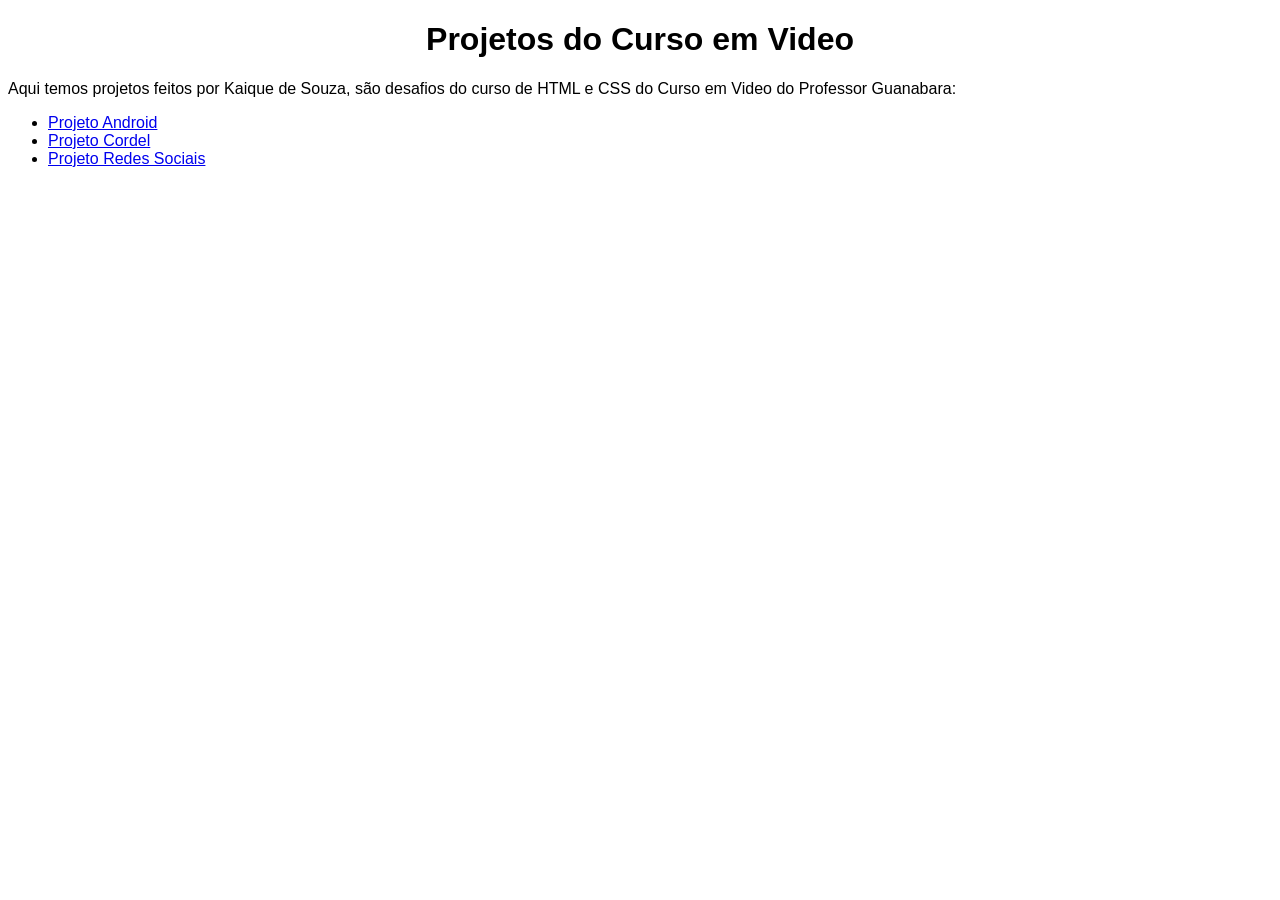
==== index.html @ c5ddefae "Arquivos e pastas criados" ====
<!DOCTYPE html>
<html lang="pt-br">
<head>
    <meta charset="UTF-8">
    <meta name="viewport" content="width=device-width, initial-scale=1.0">
    <title>Projetos HTML e CSS</title>
    <link rel="stylesheet" href="style.css">
</head>
<body>
    <h1>Projetos do Curso em Video</h1>
    <p>Aqui temos projetos feitos por Kaique de Souza, são desafios do curso de HTML e CSS do Curso em Video do Professor Guanabara:</p>
    <ul>
        <li><a href="projeto-android/index.html">Projeto Android</a></li>
        <li><a href="#">Projeto Cordel</a></li>
        <li><a href="#">Projeto Redes Sociais</a></li>
    </ul>
</body>
</html>
---- style.css ----
@charset "UTF-8";

body {
    font-family: 'Segoe UI', Tahoma, Geneva, Verdana, sans-serif;
}

h1 {
    text-align: center;
}
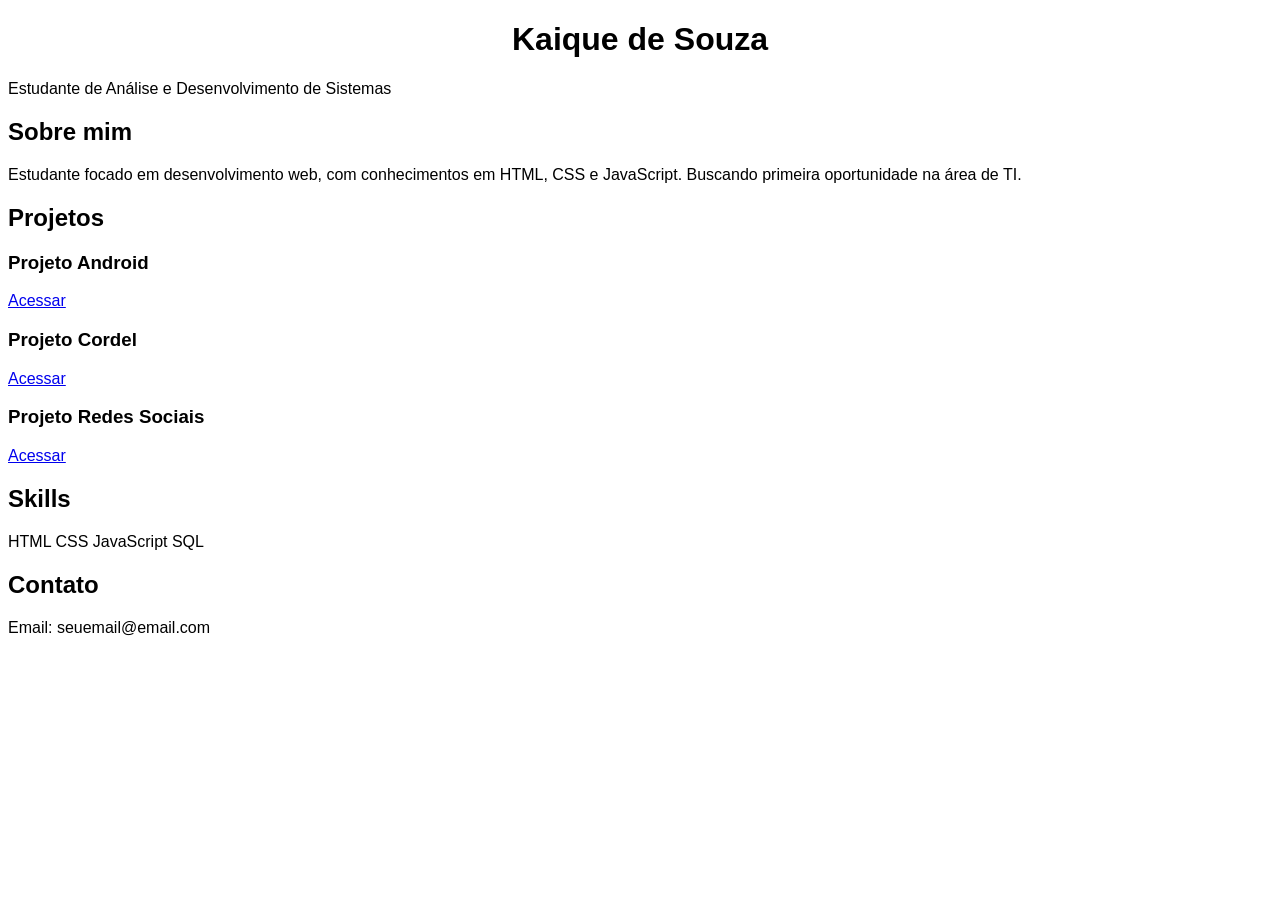
==== commit b647ab02: "Atualizar o index.html" ====
--- a/index.html
+++ b/index.html
@@ -1,18 +1,58 @@
-<!DOCTYPE html>
-<html lang="pt-br">
-<head>
-    <meta charset="UTF-8">
-    <meta name="viewport" content="width=device-width, initial-scale=1.0">
-    <title>Projetos HTML e CSS</title>
-    <link rel="stylesheet" href="style.css">
-</head>
-<body>
-    <h1>Projetos do Curso em Video</h1>
-    <p>Aqui temos projetos feitos por Kaique de Souza, são desafios do curso de HTML e CSS do Curso em Video do Professor Guanabara:</p>
-    <ul>
-        <li><a href="projeto-android/index.html">Projeto Android</a></li>
-        <li><a href="#">Projeto Cordel</a></li>
-        <li><a href="#">Projeto Redes Sociais</a></li>
-    </ul>
-</body>
+<!DOCTYPE html>
+<html lang="pt-br">
+<head>
+  <meta charset="UTF-8">
+  <meta name="viewport" content="width=device-width, initial-scale=1.0">
+  <title>Portfólio - Kaique de Souza</title>
+  <link rel="stylesheet" href="style.css">
+</head>
+<body>
+
+  <header class="header">
+    <h1>Kaique de Souza</h1>
+    <p>Estudante de Análise e Desenvolvimento de Sistemas</p>
+  </header>
+
+  <section class="about">
+    <h2>Sobre mim</h2>
+    <p>Estudante focado em desenvolvimento web, com conhecimentos em HTML, CSS e JavaScript. Buscando primeira oportunidade na área de TI.</p>
+  </section>
+
+  <section class="projects">
+    <h2>Projetos</h2>
+
+    <div class="grid">
+      <div class="card">
+        <h3>Projeto Android</h3>
+        <a href="projeto-android/index.html">Acessar</a>
+      </div>
+
+      <div class="card">
+        <h3>Projeto Cordel</h3>
+        <a href="projeto-cordel/index.html">Acessar</a>
+      </div>
+
+      <div class="card">
+        <h3>Projeto Redes Sociais</h3>
+        <a href="projeto-redes/index.html">Acessar</a>
+      </div>
+    </div>
+  </section>
+
+  <section class="skills">
+    <h2>Skills</h2>
+    <div class="skills-list">
+      <span>HTML</span>
+      <span>CSS</span>
+      <span>JavaScript</span>
+      <span>SQL</span>
+    </div>
+  </section>
+
+  <section class="contact">
+    <h2>Contato</h2>
+    <p>Email: seuemail@email.com</p>
+  </section>
+
+</body>
 </html>
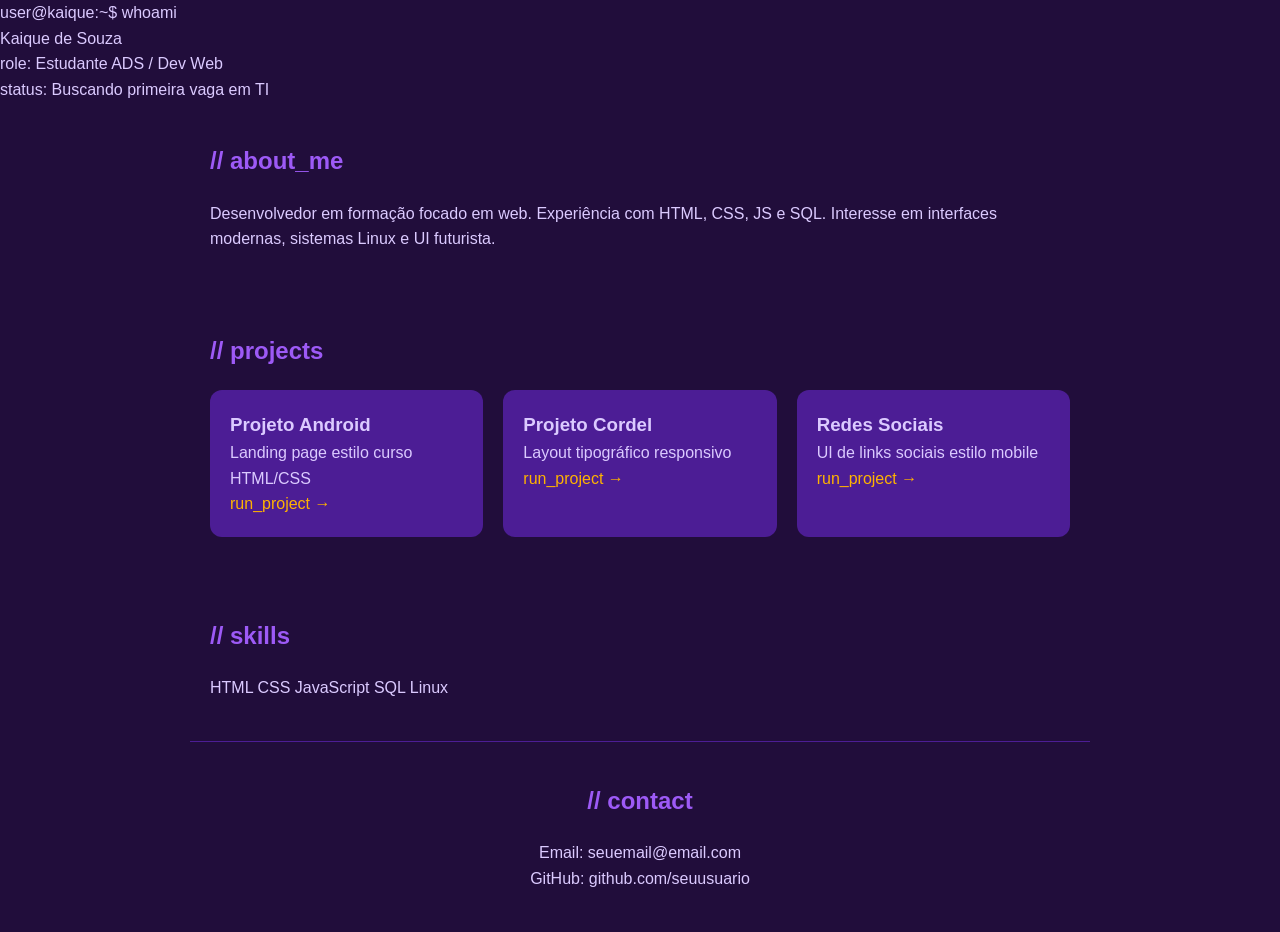
==== commit c219e49a: "Atualizar o index.html" ====
--- a/index.html
+++ b/index.html
@@ -3,55 +3,72 @@
 <head>
   <meta charset="UTF-8">
   <meta name="viewport" content="width=device-width, initial-scale=1.0">
-  <title>Portfólio - Kaique de Souza</title>
+  <title>Kaique | Neon Portfolio</title>
   <link rel="stylesheet" href="style.css">
 </head>
 <body>
 
-  <header class="header">
-    <h1>Kaique de Souza</h1>
-    <p>Estudante de Análise e Desenvolvimento de Sistemas</p>
+  <div class="bg-glow"></div>
+
+  <header class="hero">
+    <div class="terminal">
+      <p><span class="prompt">user@kaique:</span>~$ whoami</p>
+      <p class="output">Kaique de Souza</p>
+      <p><span class="prompt">role:</span> Estudante ADS / Dev Web</p>
+      <p><span class="prompt">status:</span> Buscando primeira vaga em TI</p>
+    </div>
   </header>
 
-  <section class="about">
-    <h2>Sobre mim</h2>
-    <p>Estudante focado em desenvolvimento web, com conhecimentos em HTML, CSS e JavaScript. Buscando primeira oportunidade na área de TI.</p>
+  <section class="section">
+    <h2>// about_me</h2>
+    <p>
+      Desenvolvedor em formação focado em web. Experiência com HTML, CSS, JS e SQL.
+      Interesse em interfaces modernas, sistemas Linux e UI futurista.
+    </p>
   </section>
 
-  <section class="projects">
-    <h2>Projetos</h2>
+  <section class="section">
+    <h2>// projects</h2>
 
     <div class="grid">
+
       <div class="card">
         <h3>Projeto Android</h3>
-        <a href="projeto-android/index.html">Acessar</a>
+        <p>Landing page estilo curso HTML/CSS</p>
+        <a href="projeto-android/index.html">run_project →</a>
       </div>
 
       <div class="card">
         <h3>Projeto Cordel</h3>
-        <a href="projeto-cordel/index.html">Acessar</a>
+        <p>Layout tipográfico responsivo</p>
+        <a href="projeto-cordel/index.html">run_project →</a>
       </div>
 
       <div class="card">
-        <h3>Projeto Redes Sociais</h3>
-        <a href="projeto-redes/index.html">Acessar</a>
+        <h3>Redes Sociais</h3>
+        <p>UI de links sociais estilo mobile</p>
+        <a href="projeto-redes/index.html">run_project →</a>
       </div>
+
     </div>
   </section>
 
-  <section class="skills">
-    <h2>Skills</h2>
-    <div class="skills-list">
+  <section class="section">
+    <h2>// skills</h2>
+
+    <div class="skills">
       <span>HTML</span>
       <span>CSS</span>
       <span>JavaScript</span>
       <span>SQL</span>
+      <span>Linux</span>
     </div>
   </section>
 
-  <section class="contact">
-    <h2>Contato</h2>
+  <section class="section contact">
+    <h2>// contact</h2>
     <p>Email: seuemail@email.com</p>
+    <p>GitHub: github.com/seuusuario</p>
   </section>
 
 </body>
--- a/style.css
+++ b/style.css
@@ -1,9 +1,84 @@
-@charset "UTF-8";
-
-body {
-    font-family: 'Segoe UI', Tahoma, Geneva, Verdana, sans-serif;
-}
-
-h1 {
-    text-align: center;
+* {
+  margin: 0;
+  padding: 0;
+  box-sizing: border-box;
+  font-family: Arial, sans-serif;
+}
+
+body {
+  background: #210D3B;
+  color: #DBCAFF;
+  line-height: 1.6;
+}
+
+/* HEADER */
+.header {
+  text-align: center;
+  padding: 60px 20px;
+  background: #4C1D95;
+}
+
+.header h1 {
+  color: #9D5AF6;
+  font-size: 2.5rem;
+}
+
+.header p {
+  color: #DBCAFF;
+}
+
+/* SECTIONS */
+section {
+  padding: 40px 20px;
+  max-width: 900px;
+  margin: auto;
+}
+
+h2 {
+  color: #9D5AF6;
+  margin-bottom: 20px;
+}
+
+/* PROJECTS */
+.grid {
+  display: grid;
+  grid-template-columns: repeat(auto-fit, minmax(220px, 1fr));
+  gap: 20px;
+}
+
+.card {
+  background: #4C1D95;
+  padding: 20px;
+  border-radius: 12px;
+  transition: 0.3s;
+}
+
+.card:hover {
+  transform: translateY(-5px);
+  border: 1px solid #6366F1;
+}
+
+.card a {
+  color: #FFB300;
+  text-decoration: none;
+}
+
+/* SKILLS */
+.skills-list {
+  display: flex;
+  gap: 10px;
+  flex-wrap: wrap;
+}
+
+.skills-list span {
+  background: #6366F1;
+  padding: 8px 12px;
+  border-radius: 20px;
+  color: #DBCAFF;
+}
+
+/* CONTACT */
+.contact {
+  text-align: center;
+  border-top: 1px solid #4C1D95;
 }
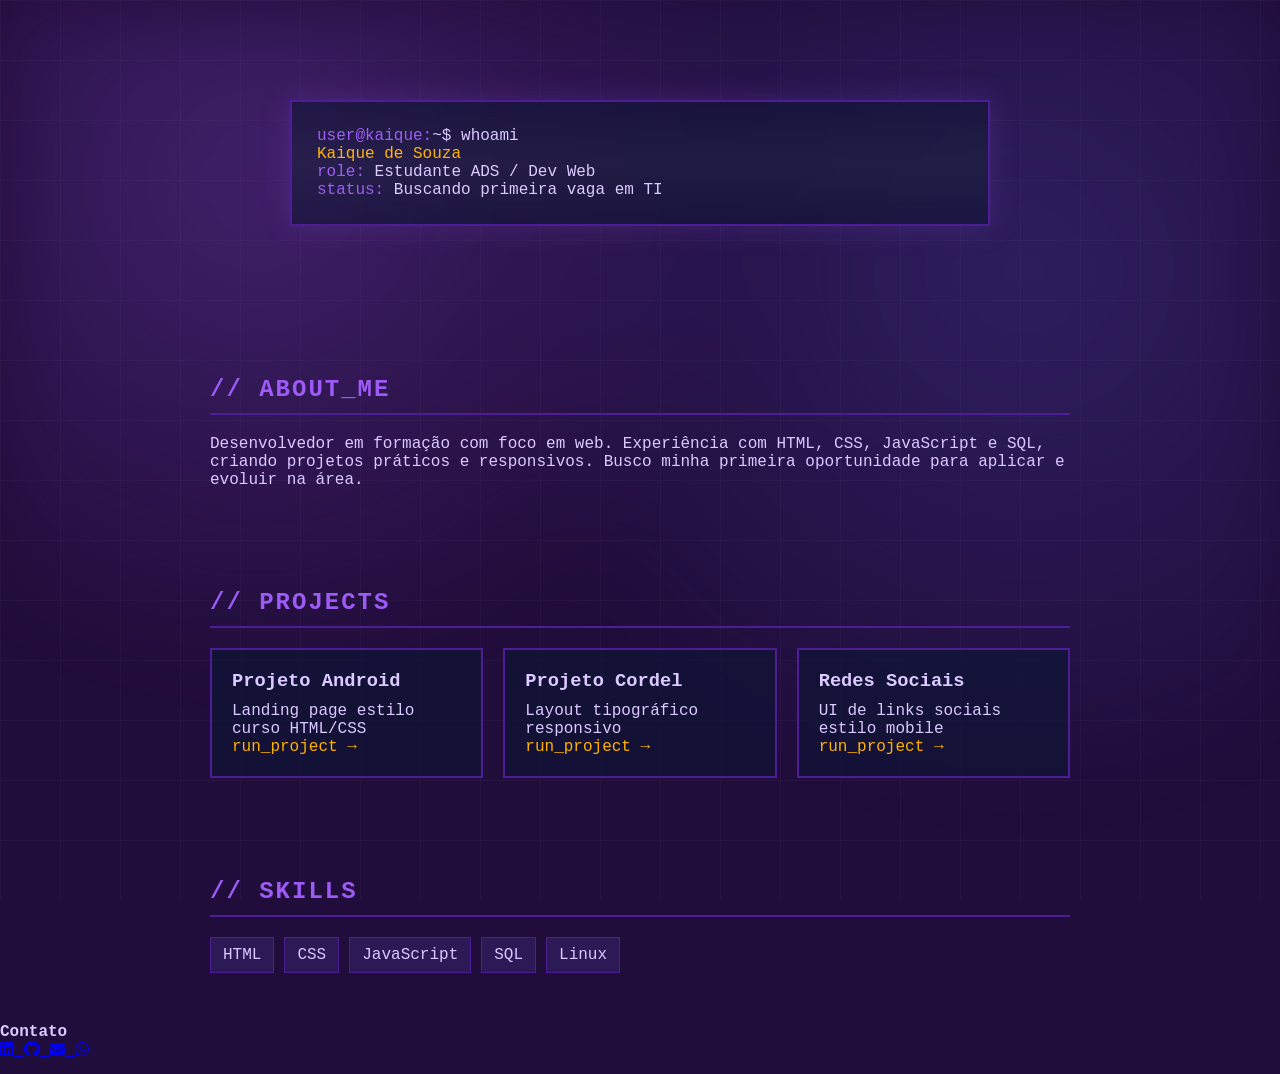
==== commit 9845e734: "Atualizar o index.html" ====
--- a/index.html
+++ b/index.html
@@ -4,6 +4,7 @@
   <meta charset="UTF-8">
   <meta name="viewport" content="width=device-width, initial-scale=1.0">
   <title>Kaique | Neon Portfolio</title>
+  <link rel="stylesheet" href="https://cdnjs.cloudflare.com/ajax/libs/font-awesome/6.5.0/css/all.min.css">
   <link rel="stylesheet" href="style.css">
 </head>
 <body>
@@ -22,8 +23,7 @@
   <section class="section">
     <h2>// about_me</h2>
     <p>
-      Desenvolvedor em formação focado em web. Experiência com HTML, CSS, JS e SQL.
-      Interesse em interfaces modernas, sistemas Linux e UI futurista.
+      Desenvolvedor em formação com foco em web. Experiência com HTML, CSS, JavaScript e SQL, criando projetos práticos e responsivos. Busco minha primeira oportunidade para aplicar e evoluir na área.
     </p>
   </section>
 
@@ -65,11 +65,26 @@
     </div>
   </section>
 
-  <section class="section contact">
-    <h2>// contact</h2>
-    <p>Email: seuemail@email.com</p>
-    <p>GitHub: github.com/seuusuario</p>
-  </section>
+  <footer class="footer-secao">
+    <h4>Contato</h4>
+    <div class="social-icons">
+        <a href="https://www.linkedin.com/in/kaique-souzza-31b0b7207" target="_blank">
+            <i class="fab fa-linkedin"></i>
+        </a>
+
+        <a href="https://github.com/kaique-docx" target="_blank">
+            <i class="fab fa-github"></i>
+        </a>
+
+        <a href="mailto:kaiquesouzza0105@gmail.com">
+            <i class="fas fa-envelope"></i>
+        </a>
+
+        <a href="https://wa.me/5511973519707" target="_blank">
+            <i class="fab fa-whatsapp"></i>
+        </a>
+    </div>
+  </footer>
 
 </body>
 </html>
--- a/style.css
+++ b/style.css
@@ -1,45 +1,97 @@
+/* ===== RESET ===== */
 * {
   margin: 0;
   padding: 0;
   box-sizing: border-box;
-  font-family: Arial, sans-serif;
+  font-family: "JetBrains Mono", monospace;
 }
 
 body {
   background: #210D3B;
   color: #DBCAFF;
-  line-height: 1.6;
+  overflow-x: hidden;
 }
 
-/* HEADER */
-.header {
-  text-align: center;
-  padding: 60px 20px;
-  background: #4C1D95;
+/* ===== FUNDO FUTURISTA ===== */
+body::before {
+  content: "";
+  position: fixed;
+  inset: 0;
+  background:
+    linear-gradient(rgba(255,255,255,0.03) 1px, transparent 1px),
+    linear-gradient(90deg, rgba(255,255,255,0.03) 1px, transparent 1px);
+  background-size: 60px 60px;
+  z-index: -2;
 }
 
-.header h1 {
-  color: #9D5AF6;
-  font-size: 2.5rem;
+body::after {
+  content: "";
+  position: fixed;
+  inset: 0;
+  background:
+    radial-gradient(circle at 20% 20%, rgba(157,90,246,0.25), transparent 40%),
+    radial-gradient(circle at 80% 30%, rgba(99,102,241,0.2), transparent 45%);
+  filter: blur(40px);
+  z-index: -1;
 }
 
-.header p {
-  color: #DBCAFF;
+/* ===== HERO / TERMINAL ===== */
+.hero {
+  padding: 100px 20px;
+  display: flex;
+  justify-content: center;
 }
 
-/* SECTIONS */
-section {
-  padding: 40px 20px;
+.terminal {
+  background: rgba(15, 21, 53, 0.6);
+  border: 2px solid #4C1D95;
+  padding: 25px;
+  width: min(700px, 90%);
+  backdrop-filter: blur(12px);
+  box-shadow: 0 0 30px rgba(157,90,246,0.2);
+  position: relative;
+  animation: float 6s infinite ease-in-out;
+}
+
+/* scanline */
+.terminal::before {
+  content: "";
+  position: absolute;
+  inset: 0;
+  background: linear-gradient(
+    transparent,
+    rgba(255,255,255,0.03),
+    transparent
+  );
+  animation: scan 5s linear infinite;
+}
+
+.prompt {
+  color: #9D5AF6;
+}
+
+.output {
+  color: #FFB300;
+}
+
+/* ===== SEÇÕES ===== */
+.section {
   max-width: 900px;
   margin: auto;
+  padding: 50px 20px;
+  animation: fadeUp 0.8s ease both;
 }
 
-h2 {
+.section h2 {
   color: #9D5AF6;
   margin-bottom: 20px;
+  text-transform: uppercase;
+  letter-spacing: 2px;
+  border-bottom: 2px solid #4C1D95;
+  padding-bottom: 10px;
 }
 
-/* PROJECTS */
+/* ===== CARDS ===== */
 .grid {
   display: grid;
   grid-template-columns: repeat(auto-fit, minmax(220px, 1fr));
@@ -47,15 +99,41 @@
 }
 
 .card {
-  background: #4C1D95;
+  background: rgba(15, 21, 53, 0.7);
+  border: 2px solid #4C1D95;
   padding: 20px;
-  border-radius: 12px;
+  position: relative;
   transition: 0.3s;
+  overflow: hidden;
 }
 
 .card:hover {
-  transform: translateY(-5px);
-  border: 1px solid #6366F1;
+  transform: translateY(-10px);
+  box-shadow:
+    0 0 25px rgba(157,90,246,0.3),
+    0 0 60px rgba(99,102,241,0.2);
+}
+
+/* efeito neon passando */
+.card::before {
+  content: "";
+  position: absolute;
+  inset: 0;
+  background: linear-gradient(
+    120deg,
+    transparent,
+    rgba(157,90,246,0.5),
+    transparent
+  );
+  transform: translateX(-120%);
+}
+
+.card:hover::before {
+  animation: shine 1s;
+}
+
+.card h3 {
+  margin-bottom: 10px;
 }
 
 .card a {
@@ -63,22 +141,53 @@
   text-decoration: none;
 }
 
-/* SKILLS */
-.skills-list {
+/* ===== SKILLS ===== */
+.skills {
   display: flex;
+  flex-wrap: wrap;
   gap: 10px;
-  flex-wrap: wrap;
 }
 
-.skills-list span {
-  background: #6366F1;
+.skills span {
+  border: 1px solid #4C1D95;
   padding: 8px 12px;
-  border-radius: 20px;
-  color: #DBCAFF;
+  background: rgba(99,102,241,0.15);
+  transition: 0.3s;
 }
 
-/* CONTACT */
+.skills span:hover {
+  transform: scale(1.1);
+  box-shadow: 0 0 15px rgba(157,90,246,0.3);
+}
+
+/* ===== CONTATO ===== */
 .contact {
   text-align: center;
-  border-top: 1px solid #4C1D95;
+  border-top: 2px solid #4C1D95;
+}
+
+/* ===== ANIMAÇÕES ===== */
+@keyframes fadeUp {
+  from {
+    opacity: 0;
+    transform: translateY(30px);
+  }
+  to {
+    opacity: 1;
+    transform: translateY(0);
+  }
+}
+
+@keyframes float {
+  0%,100% { transform: translateY(0); }
+  50% { transform: translateY(-10px); }
+}
+
+@keyframes scan {
+  0% { transform: translateY(-100%); }
+  100% { transform: translateY(100%); }
+}
+
+@keyframes shine {
+  to { transform: translateX(120%); }
 }
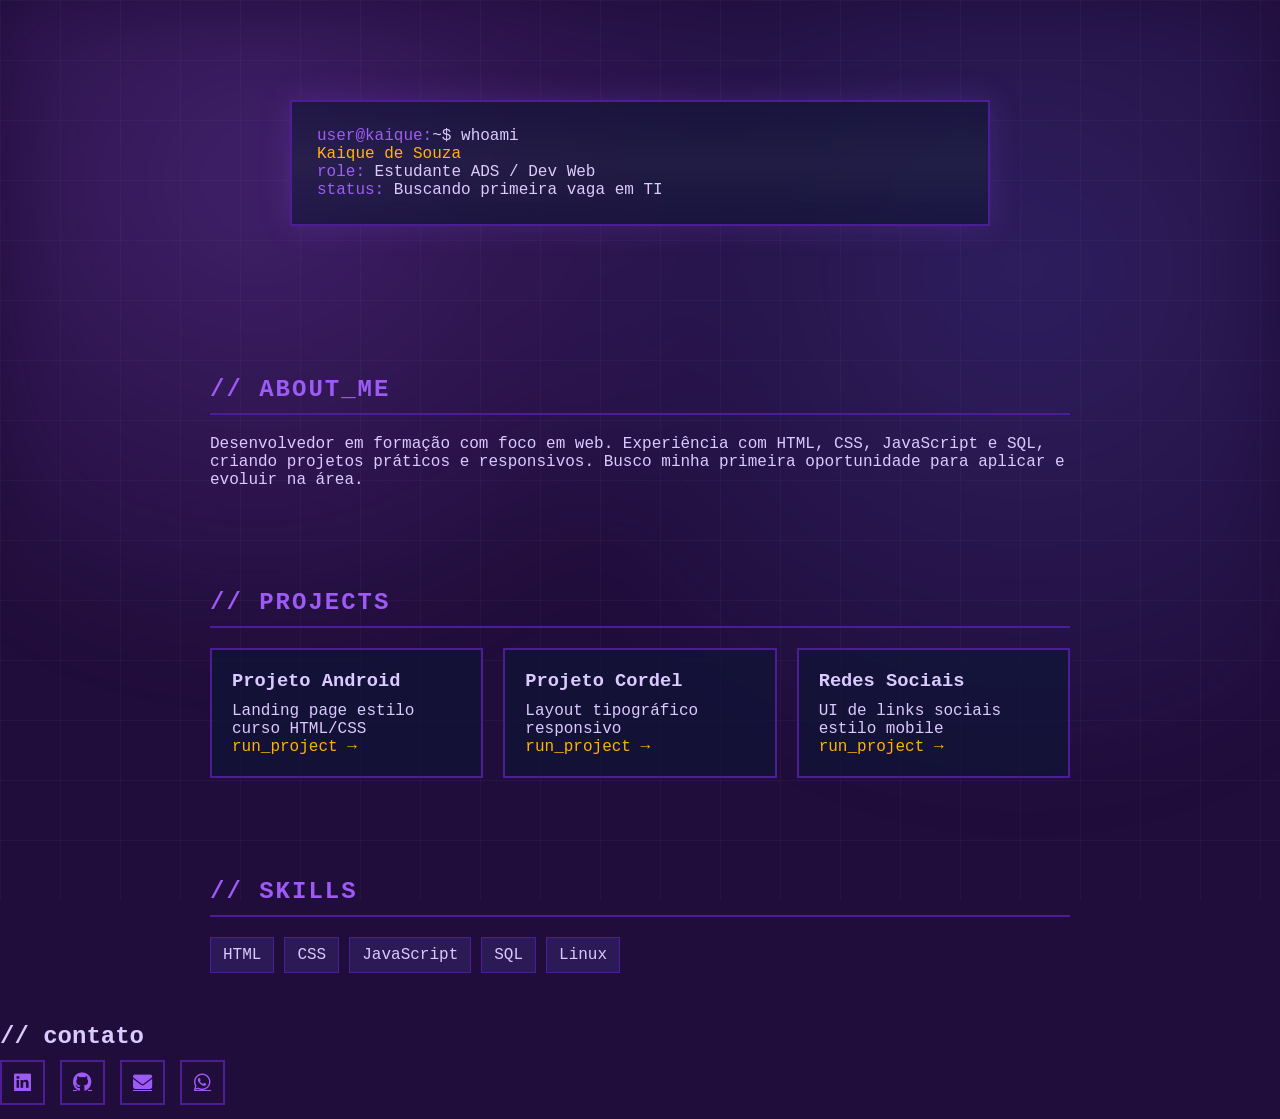
==== commit bfc6370a: "Atualizar o index.html" ====
--- a/index.html
+++ b/index.html
@@ -3,7 +3,7 @@
 <head>
   <meta charset="UTF-8">
   <meta name="viewport" content="width=device-width, initial-scale=1.0">
-  <title>Kaique | Neon Portfolio</title>
+  <title>Kaique | Portfolio</title>
   <link rel="stylesheet" href="https://cdnjs.cloudflare.com/ajax/libs/font-awesome/6.5.0/css/all.min.css">
   <link rel="stylesheet" href="style.css">
 </head>
@@ -66,7 +66,7 @@
   </section>
 
   <footer class="footer-secao">
-    <h4>Contato</h4>
+    <h2>// contato</h2>
     <div class="social-icons">
         <a href="https://www.linkedin.com/in/kaique-souzza-31b0b7207" target="_blank">
             <i class="fab fa-linkedin"></i>
--- a/style.css
+++ b/style.css
@@ -12,7 +12,7 @@
   overflow-x: hidden;
 }
 
-/* ===== FUNDO FUTURISTA ===== */
+/* ===== BACKGROUND ===== */
 body::before {
   content: "";
   position: fixed;
@@ -35,7 +35,7 @@
   z-index: -1;
 }
 
-/* ===== HERO / TERMINAL ===== */
+/* ===== TERMINAL ===== */
 .hero {
   padding: 100px 20px;
   display: flex;
@@ -161,9 +161,51 @@
 }
 
 /* ===== CONTATO ===== */
-.contact {
-  text-align: center;
-  border-top: 2px solid #4C1D95;
+.social-icons {
+    display: flex;
+    gap: 15px;
+    margin-top: 10px;
+}
+
+.social-icons a {
+    width: 45px;
+    height: 45px;
+    border: 2px solid #4C1D95;
+    display: flex;
+    align-items: center;
+    justify-content: center;
+    color: #9D5AF6;
+    font-size: 1.2rem;
+    transition: 0.3s;
+    position: relative;
+    overflow: hidden;
+}
+
+.social-icons a:hover {
+    color: #DBCAFF;
+    transform: translateY(-5px) scale(1.1);
+    box-shadow:
+        0 0 15px rgba(157,90,246,0.5),
+        0 0 30px rgba(99,102,241,0.3);
+    border-color: #9D5AF6;
+}
+
+/* efeito neon passando */
+.social-icons a::before {
+    content: "";
+    position: absolute;
+    inset: 0;
+    background: linear-gradient(
+        120deg,
+        transparent,
+        rgba(157,90,246,0.5),
+        transparent
+    );
+    transform: translateX(-120%);
+}
+
+.social-icons a:hover::before {
+    animation: shine 0.8s;
 }
 
 /* ===== ANIMAÇÕES ===== */
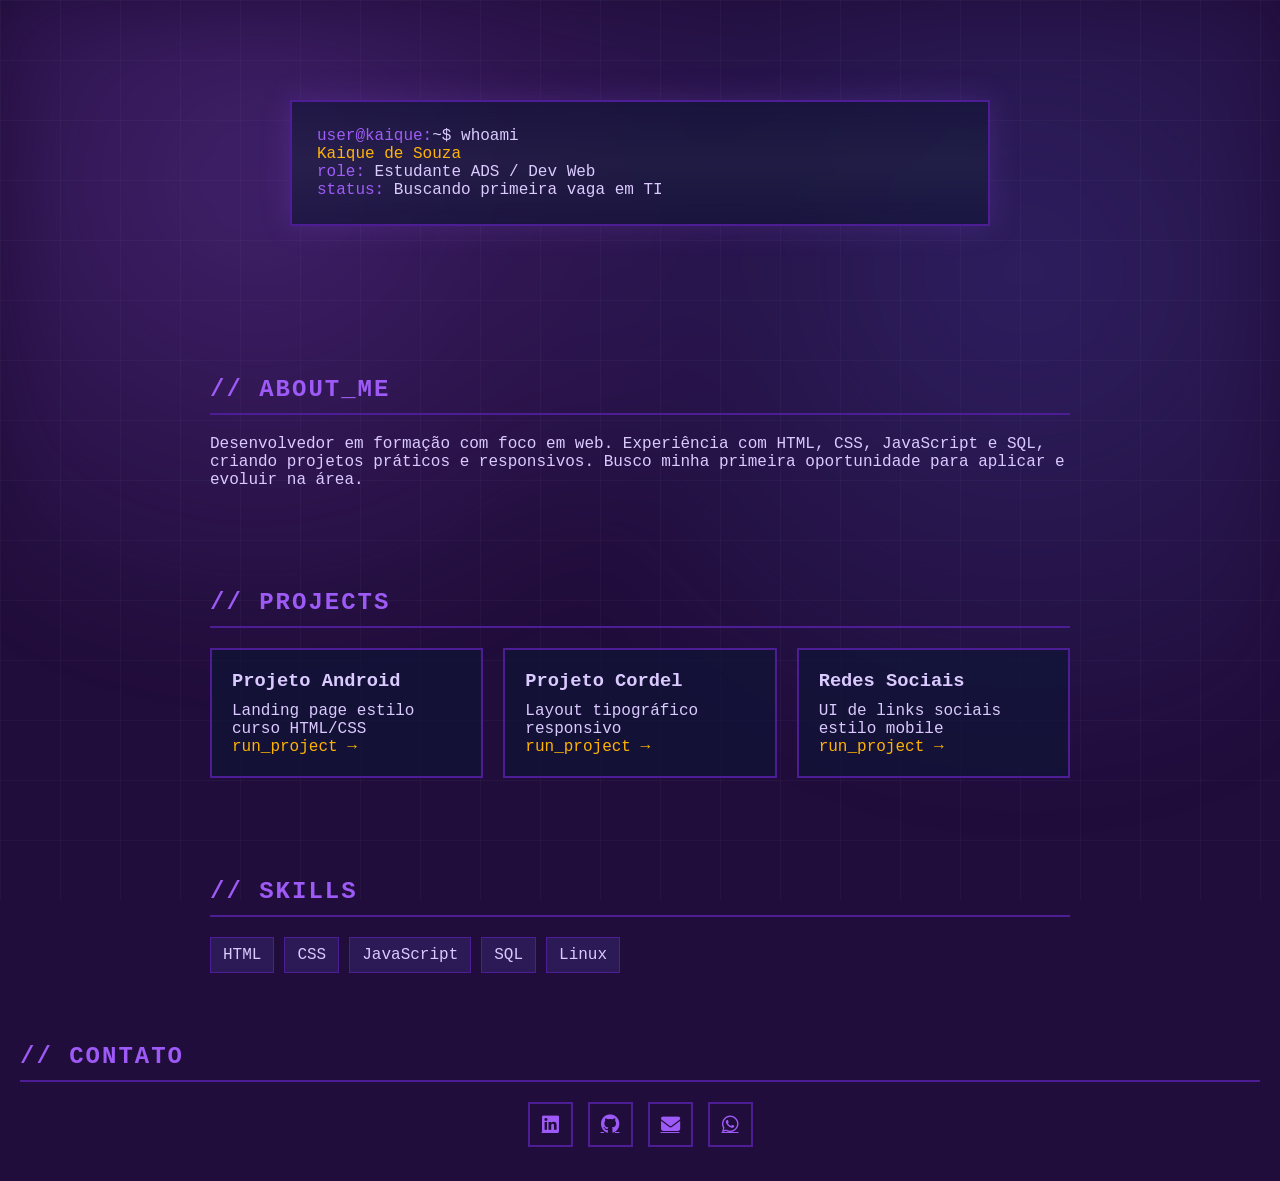
==== commit 64647615: "Atualizar o index.html" ====
--- a/index.html
+++ b/index.html
@@ -65,7 +65,7 @@
     </div>
   </section>
 
-  <footer class="footer-secao">
+  <footer>
     <h2>// contato</h2>
     <div class="social-icons">
         <a href="https://www.linkedin.com/in/kaique-souzza-31b0b7207" target="_blank">
--- a/style.css
+++ b/style.css
@@ -82,7 +82,7 @@
   animation: fadeUp 0.8s ease both;
 }
 
-.section h2 {
+h2 {
   color: #9D5AF6;
   margin-bottom: 20px;
   text-transform: uppercase;
@@ -161,8 +161,13 @@
 }
 
 /* ===== CONTATO ===== */
+footer {
+    padding: 20px;
+}
 .social-icons {
     display: flex;
+    justify-content: center;
+    align-items: center;
     gap: 15px;
     margin-top: 10px;
 }
